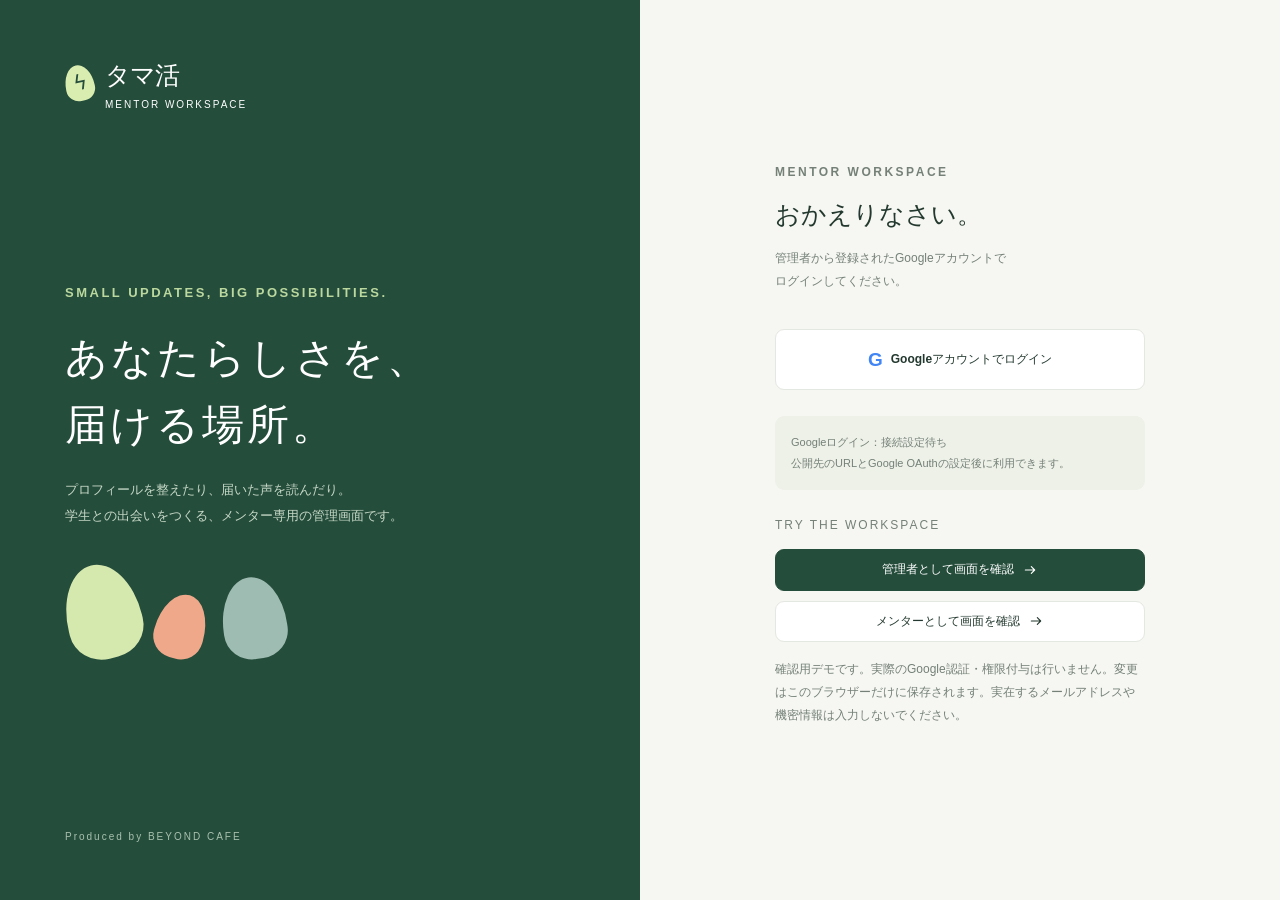
==== admin-demo/index.html @ 5adefbda "Add standalone mentor admin demo for GitHub Pages" ====
<!doctype html>
<html lang="ja">
<head>
  <meta charset="utf-8">
  <meta name="viewport" content="width=device-width,initial-scale=1">
  <meta http-equiv="Content-Security-Policy" content="default-src 'self'; script-src 'self'; style-src 'self'; img-src 'self' data: blob: https:; connect-src 'self'; base-uri 'self'; form-action 'self'">
  <meta name="robots" content="noindex,nofollow">
  <meta name="referrer" content="no-referrer"><title>タマ活｜メンター管理デモ</title>
  <link rel="stylesheet" href="./style.css?v=1">
  <script src="./seed.js?v=1" defer></script>
  <script src="./demo-api.js?v=1" defer></script>
  <script src="./app.js?v=1" defer></script>
</head>
<body>
  <div id="app"><div class="loading">管理画面を読み込んでいます…</div></div>
  <div id="toast" role="status" aria-live="polite"></div>
  <dialog id="account-dialog" aria-labelledby="account-title"></dialog>
</body>
</html>
---- admin-demo/style.css ----
:root{--ink:#23392f;--muted:#748078;--line:#e3e8e0;--green:#254d3c;--lime:#d8edaf;--paper:#f6f7f2;--white:#fff;--orange:#df7851;--radius:18px;font:14px/1.65 -apple-system,BlinkMacSystemFont,"Noto Sans JP","Hiragino Kaku Gothic ProN",Meiryo,sans-serif;color:var(--ink);background:var(--paper);font-synthesis:none}
*{box-sizing:border-box}body{margin:0}button,input,textarea,select{font:inherit}button,a,input,select,textarea{ -webkit-tap-highlight-color:transparent}button{cursor:pointer}a{color:inherit}button:disabled{cursor:wait;opacity:.55}button:focus-visible,a:focus-visible,input:focus-visible,select:focus-visible,textarea:focus-visible{outline:3px solid #9bb880;outline-offset:3px}button{transition:background .16s,transform .16s}button:hover:not(:disabled){filter:brightness(.97)}button:active:not(:disabled){transform:translateY(1px)}svg{width:21px;height:21px;stroke:currentColor;fill:none;stroke-width:1.7;stroke-linecap:round;stroke-linejoin:round;flex-shrink:0}.loading{padding:80px;text-align:center;color:var(--muted)}.layout{display:grid;grid-template-columns:244px 1fr;min-height:100vh}.sidebar{background:#fff;border-right:1px solid var(--line);padding:35px 23px 24px;position:sticky;top:0;height:100vh;display:flex;flex-direction:column}.brand{display:flex;gap:11px;align-items:center;font-size:25px;font-weight:900;letter-spacing:-1px;text-decoration:none}.egg{width:29px;height:36px;border-radius:52% 52% 46% 46% / 65% 65% 35% 35%;background:var(--green);display:inline-flex;align-items:center;justify-content:center;color:var(--lime);font-size:21px;transform:rotate(-12deg)}.brand small{font-size:10px;font-weight:500;letter-spacing:2px;display:block;line-height:1.1;margin-top:3px}.workspace-label{margin:40px 12px 12px;font-size:10px;letter-spacing:2px;color:var(--muted)}.side-nav{display:grid;gap:7px}.side-nav button{border:0;background:transparent;padding:13px 15px;text-align:left;display:flex;gap:13px;align-items:center;border-radius:10px;font-weight:600;color:#66736b}.side-nav button.active{background:#ebf2e5;color:var(--green)}.sidebar-bottom{margin-top:auto}.site-link{display:flex;align-items:center;gap:10px;text-decoration:none;font-size:12px;color:var(--muted);padding:20px 10px;border-bottom:1px solid var(--line)}.identity{display:flex;gap:10px;align-items:center;padding:21px 4px 5px;min-width:0}.avatar{display:grid;place-items:center;width:35px;height:35px;background:#f0e9dc;color:#725e45;font-weight:700;border-radius:50%;flex-shrink:0}.identity-text{overflow:hidden}.identity-text strong{font-size:12px;display:block}.identity-text small{display:block;font-size:10px;color:var(--muted);overflow:hidden;text-overflow:ellipsis}.logout{background:transparent;border:0;color:var(--muted);padding:7px;margin-left:auto}.main{padding:0 44px 40px;min-width:0;max-width:1500px;width:100%;margin:auto}.topbar{height:87px;display:flex;justify-content:space-between;align-items:center;border-bottom:1px solid var(--line);gap:16px}.breadcrumbs{font-size:12px;color:var(--muted);display:flex;gap:13px;align-items:center}.breadcrumbs strong{font-weight:500;color:var(--ink)}.mode-indicator{display:flex;align-items:center;gap:7px;color:#6c785f;font-size:11px}.dot{width:6px;height:6px;border-radius:50%;background:#78a05f}.demo-banner{margin-top:20px;background:#fff3dd;border:1px solid #f0ddba;border-radius:9px;font-size:11px;padding:10px 14px;color:#8b6b2f}.page-heading{display:flex;justify-content:space-between;align-items:center;gap:16px;margin:31px 0 25px}.eyebrow{font-size:10px;letter-spacing:2.5px;font-weight:600;color:#6e8661;margin:0 0 7px}.page-heading h1{font-size:27px;line-height:1.4;letter-spacing:1px;margin:0;font-weight:750}.page-heading p{margin:9px 0 0;font-size:12px;color:var(--muted)}.button{border:1px solid var(--line);border-radius:9px;padding:10px 17px;background:#fff;color:var(--ink);font-size:12px;font-weight:600;display:inline-flex;justify-content:center;gap:8px;align-items:center;text-decoration:none;white-space:nowrap}.button.primary{background:var(--green);color:white;border-color:var(--green)}.button.lime{background:var(--lime);border-color:var(--lime)}.button.small{padding:7px 12px;font-size:11px}.button svg{width:16px;height:16px}.stats{display:grid;grid-template-columns:repeat(3,1fr);gap:17px;margin-bottom:27px}.stat{background:white;border:1px solid var(--line);border-radius:13px;padding:19px 22px;display:flex;justify-content:space-between;align-items:center}.stat-label{font-size:11px;color:var(--muted);margin-bottom:6px}.stat-number{font-size:27px;line-height:1.3;font-weight:700;letter-spacing:-1px}.stat-number small{font-size:11px;font-weight:400;letter-spacing:0;margin-left:7px;color:var(--muted)}.stat-icon{width:40px;height:40px;border-radius:12px;background:#f0f5e8;display:grid;place-items:center;color:#72915a}.stat-icon.orange{background:#fcf0e8;color:#d69162}.section-bar{display:flex;justify-content:space-between;align-items:center;margin-bottom:17px;gap:12px}.section-bar h2{font-size:15px;letter-spacing:.5px;margin:0}.section-bar small{font-size:11px;color:var(--muted);font-weight:400;margin-left:8px}.search{border:1px solid var(--line);background:#fff;border-radius:8px;padding:8px 12px;min-width:215px;font-size:12px}.mentor-grid{display:grid;grid-template-columns:repeat(2,minmax(0,1fr));gap:20px}.mentor-card{border:1px solid var(--line);border-radius:15px;background:#fff;padding:23px 24px 0;overflow:hidden}.mentor-card-header{display:flex;gap:17px;align-items:center;margin-bottom:16px}.mentor-photo{width:66px;height:66px;border-radius:16px;object-fit:cover;background:#edece2}.mentor-name{font-size:19px;font-weight:750;letter-spacing:1px;margin:0 0 4px}.pill{font-size:10px;border-radius:5px;padding:3px 7px;display:inline-flex;align-items:center;gap:4px;background:#f0f5e8;color:#658343;white-space:nowrap}.pill.muted{background:#f0f1ee;color:#7c8179}.pill.type{background:#f6f0e7;color:#927957;margin-left:5px}.mentor-copy{font-size:13px;font-weight:650;margin:0 0 8px}.mentor-theme{font-size:11px;color:var(--muted);margin:0 0 14px}.tags{display:flex;gap:6px;flex-wrap:wrap}.tag{font-size:10px;color:#788274;border:1px solid #e7ebdf;border-radius:5px;padding:3px 7px;background:#fafbf7}.card-meta{display:flex;justify-content:space-between;gap:10px;font-size:10px;color:var(--muted);margin:20px 0 15px}.card-meta .stars{color:#d7a850;margin-right:4px;letter-spacing:1px}.card-footer{border-top:1px solid var(--line);margin:0 -24px;padding:12px 24px;display:flex;justify-content:space-between;align-items:center;background:#fdfefa}.card-footer span{font-size:10px;color:#8b9586}.text-button{border:0;background:transparent;font-size:11px;font-weight:650;color:var(--green);display:flex;gap:8px;align-items:center;padding:5px 0}.text-button svg{width:15px;height:15px}.info-note{display:flex;gap:10px;font-size:11px;color:#819077;margin-top:25px;align-items:flex-start}.info-note svg{width:16px;height:16px;margin-top:2px}.editor-layout{display:grid;grid-template-columns:minmax(0,1.55fr) minmax(240px,.85fr);gap:24px;align-items:start}.panel{background:white;border:1px solid var(--line);border-radius:15px;padding:26px;margin-bottom:20px}.panel h2{margin:0 0 20px;font-size:15px}.field{display:block;margin:0 0 18px}.field>span,.field-label{display:block;font-size:12px;font-weight:600;margin-bottom:7px}.field small{display:block;font-size:10px;color:var(--muted);margin-top:5px}.field input,.field textarea,.field select{width:100%;border:1px solid #dce3d9;border-radius:8px;padding:10px 12px;background:#fff;color:var(--ink);font-size:13px}.field textarea{resize:vertical;min-height:100px}.field-row{display:grid;grid-template-columns:1fr 1fr;gap:15px}.photo-edit{display:flex;gap:18px;align-items:center;margin-bottom:24px}.photo-edit img{width:90px;height:90px;border-radius:18px;object-fit:cover}.photo-edit p{font-size:10px;color:var(--muted);margin:7px 0 0}.photo-edit input{max-width:220px;font-size:11px}.preview-panel{position:sticky;top:22px;overflow-wrap:anywhere}.preview-label{font-size:10px;letter-spacing:2px;color:var(--muted);margin:0 0 20px}.preview-photo{width:100%;height:220px;object-fit:cover;border-radius:10px;margin-bottom:15px}.preview-name{font-size:22px;letter-spacing:2px;margin:0}.preview-bio{font-size:12px;white-space:pre-wrap;color:#647060}.save-bar{display:flex;align-items:center;justify-content:space-between;gap:15px}.save-bar p{font-size:11px;color:var(--muted)}.filters{display:flex;gap:10px;flex-wrap:wrap;margin-bottom:20px}.filter{font-size:11px;border:1px solid var(--line);background:white;border-radius:7px;padding:8px 15px;color:var(--muted)}.filter.active{background:var(--green);color:white;border-color:var(--green)}.filter-select{background:white;border:1px solid var(--line);border-radius:7px;padding:8px 12px;font-size:11px;color:var(--ink);margin-left:auto}.review-list{display:grid;gap:14px}.review-card{background:white;border:1px solid var(--line);border-radius:13px;padding:22px 25px}.review-top{display:flex;justify-content:space-between;align-items:center;gap:12px}.review-author{font-weight:650;font-size:12px}.review-date{font-size:10px;color:var(--muted);margin-left:12px}.review-stars{color:#d7a850;font-size:14px;letter-spacing:2px;margin:10px 0}.review-text{font-size:13px;margin:10px 0 18px;white-space:pre-wrap;overflow-wrap:anywhere}.review-bottom{border-top:1px solid var(--line);padding-top:13px;display:flex;justify-content:space-between;align-items:center}.review-mentor{display:flex;align-items:center;gap:9px;font-size:11px;color:var(--muted)}.review-mentor img{width:25px;height:25px;object-fit:cover;border-radius:50%}.toggle-button{background:#eef4e7;border:0;border-radius:6px;padding:7px 12px;font-size:10px;color:#557343}.toggle-button.hidden{background:#f1f1ed;color:#7d8378}.table-wrap{overflow-x:auto}.accounts-table{width:100%;border-collapse:collapse;white-space:nowrap;font-size:12px}.accounts-table th{text-align:left;font-size:10px;color:var(--muted);font-weight:500;padding:13px 15px;background:#fafbf6;border-bottom:1px solid var(--line)}.accounts-table td{padding:20px 15px;border-bottom:1px solid var(--line)}.accounts-table tr:last-child td{border:0}.table-panel{padding:7px;overflow:hidden}.account-cell strong{display:block;font-size:12px;font-weight:500}.account-cell small{font-size:10px;color:var(--muted)}.empty{padding:55px 20px;text-align:center;color:var(--muted);background:white;border:1px dashed var(--line);border-radius:14px}.empty svg{width:34px;height:34px;margin-bottom:10px}.empty h3{font-size:15px;color:var(--ink);margin:5px}.empty p{font-size:12px}.activity{display:grid;gap:0}.activity-row{display:flex;justify-content:space-between;gap:20px;padding:17px 0;border-bottom:1px solid var(--line);font-size:12px}.activity-row small{display:block;color:var(--muted);font-size:10px}.activity-row:last-child{border:0}.connection-grid{display:grid;gap:18px}.connection-url{display:block;background:var(--paper);padding:13px;border-radius:8px;font:11px/1.7 monospace;word-break:break-all;margin:12px 0}.connection-state{font-size:12px;color:#91774b;background:#fff5e4;padding:12px;border-radius:8px}.login-layout{min-height:100vh;display:grid;grid-template-columns:1fr 1fr}.login-brand{background:var(--green);color:white;padding:55px 65px;display:flex;flex-direction:column;position:relative;overflow:hidden}.login-brand .egg{background:var(--lime);color:var(--green)}.login-brand .brand{color:white}.login-caption{margin:auto 0}.login-caption .eyebrow{color:#bbd89e}.login-caption h1{font-size:42px;line-height:1.6;letter-spacing:3px;margin:18px 0}.login-caption p{font-size:13px;line-height:2;color:#c7d8c6;max-width:350px}.login-brand footer{font-size:10px;color:#a9c1ad;letter-spacing:2px}.login-shapes{display:flex;align-items:end;gap:16px;margin-top:35px}.login-shapes i{width:75px;height:95px;background:#d5e8ae;border-radius:52% 52% 46% 46% / 65% 65% 35% 35%;transform:rotate(-14deg)}.login-shapes i:nth-child(2){width:50px;height:65px;background:#efa98a;transform:rotate(16deg)}.login-shapes i:nth-child(3){width:64px;height:82px;background:#9ebcb2;transform:rotate(-8deg)}.login-main{display:flex;justify-content:center;align-items:center;padding:45px}.login-box{width:100%;max-width:370px}.login-box h2{font-size:25px;margin:10px 0}.login-box>p{color:var(--muted);font-size:12px;line-height:1.9}.google-button{width:100%;margin:24px 0 15px;padding:14px}.google-g{font-size:19px;font-weight:750;color:#4285f4}.login-note{font-size:11px!important;padding:16px;background:#eef1e8;border-radius:9px}.login-divider{margin:24px 0 12px;font-size:10px;letter-spacing:2px;color:var(--muted)}.demo-buttons{display:grid;gap:10px}.demo-disclaimer{margin-top:16px;font-size:10px;color:#8d7854}.auth-error,.form-error{font-size:12px;background:#fff0e8;border:1px solid #f2d7c7;padding:12px;border-radius:8px;color:#a64d30}.mobile-brand{display:none}.footer-note{text-align:center;font-size:10px;color:#9aa18f;margin:40px 0 0}dialog{border:1px solid var(--line);border-radius:18px;padding:30px;width:440px;max-width:calc(100% - 30px);color:var(--ink);box-shadow:0 25px 90px #112b2326}dialog::backdrop{background:#182d2655;backdrop-filter:blur(3px)}dialog h2{font-size:19px;margin:0 0 5px}dialog p{font-size:11px;color:var(--muted);margin:0 0 20px}.dialog-actions{display:flex;justify-content:end;gap:10px;margin-top:25px}.checkbox-label{font-size:12px;display:flex;gap:8px;align-items:center}.checkbox-label input{accent-color:var(--green)}#toast{position:fixed;bottom:26px;left:50%;transform:translate(-50%,20px);opacity:0;pointer-events:none;background:var(--green);color:white;padding:12px 24px;font-size:12px;border-radius:9px;box-shadow:0 8px 30px #24382c22;transition:.2s;z-index:99;max-width:90%;text-align:center}#toast.visible{opacity:1;transform:translate(-50%,0)}#toast.error{background:#9f4c35}[hidden]{display:none!important}
.side-nav button{font-size:12px;white-space:nowrap;padding-left:12px;padding-right:12px;gap:10px}.side-nav button svg{width:18px;height:18px}
@media(min-width:1450px){.mentor-grid{grid-template-columns:repeat(3,minmax(0,1fr))}}
@media(max-width:1050px){.layout{grid-template-columns:204px 1fr}.sidebar{padding:30px 15px}.main{padding:0 25px 35px}.mentor-card{padding:20px 18px 0}.card-footer{margin:0 -18px;padding:12px 18px}.mentor-card-header{gap:12px}.mentor-photo{width:55px;height:55px}.mentor-name{font-size:17px}.editor-layout{grid-template-columns:1fr}.preview-panel{position:static}.preview-photo{height:240px;object-position:center 30%}.login-brand{padding:45px}.login-caption h1{font-size:34px}.stat{padding:16px}.stat-icon{display:none}}
@media(max-width:720px){.layout{display:block}.sidebar{position:static;height:auto;border:0;padding:18px 20px 0}.sidebar>.brand,.workspace-label,.sidebar-bottom{display:none}.mobile-brand{display:flex;justify-content:space-between;align-items:center;margin-bottom:20px}.mobile-brand .brand{font-size:23px}.side-nav{display:flex;overflow-x:auto;gap:5px;padding-bottom:14px;border-bottom:1px solid var(--line)}.side-nav button{white-space:nowrap;padding:9px 12px;font-size:11px;gap:7px}.side-nav svg{width:16px;height:16px}.main{padding:0 20px 25px}.topbar{height:55px}.breadcrumbs{font-size:10px}.mode-indicator{font-size:9px}.demo-banner{font-size:10px;margin-top:14px}.page-heading{margin:24px 0 20px;align-items:flex-start}.page-heading h1{font-size:23px}.page-heading p{font-size:11px;max-width:230px}.page-heading>.button{font-size:10px;padding:8px 10px}.eyebrow{font-size:9px}.stats{gap:9px;margin-bottom:24px}.stat{padding:13px 11px;border-radius:10px}.stat-label{font-size:9px}.stat-number{font-size:23px}.stat-number small{font-size:9px;margin-left:3px}.mentor-grid{gap:15px;grid-template-columns:1fr}.mentor-card{padding:21px 23px 0}.card-footer{margin:0 -23px;padding:13px 23px}.mentor-photo{width:66px;height:66px}.mentor-name{font-size:20px}.section-bar{align-items:center}.section-bar h2{font-size:13px}.section-bar small{font-size:9px}.search{min-width:0;width:140px;font-size:11px}.panel{padding:20px}.field-row{grid-template-columns:1fr;gap:0}.review-card{padding:19px}.review-top{align-items:flex-start}.review-date{display:block;margin:0}.review-text{font-size:12px}.filter-select{margin-left:0;max-width:100%}.save-bar p{font-size:10px;max-width:160px}.login-layout{display:block}.login-brand{min-height:320px;padding:28px}.login-caption{margin:30px 0 0}.login-caption h1{font-size:26px;line-height:1.5;margin:10px 0}.login-caption p{font-size:11px;margin:10px 0}.login-brand footer,.login-shapes{display:none}.login-main{padding:35px 25px}.login-box h2{font-size:23px}.activity-row{font-size:11px;gap:10px}.photo-edit{gap:12px}.photo-edit input{max-width:170px}}
@media(max-width:720px){.topbar{height:auto;min-height:60px;padding:12px 0;flex-wrap:wrap}.topbar .breadcrumbs{flex-basis:100%}.topbar .mode-indicator{margin-left:auto}}
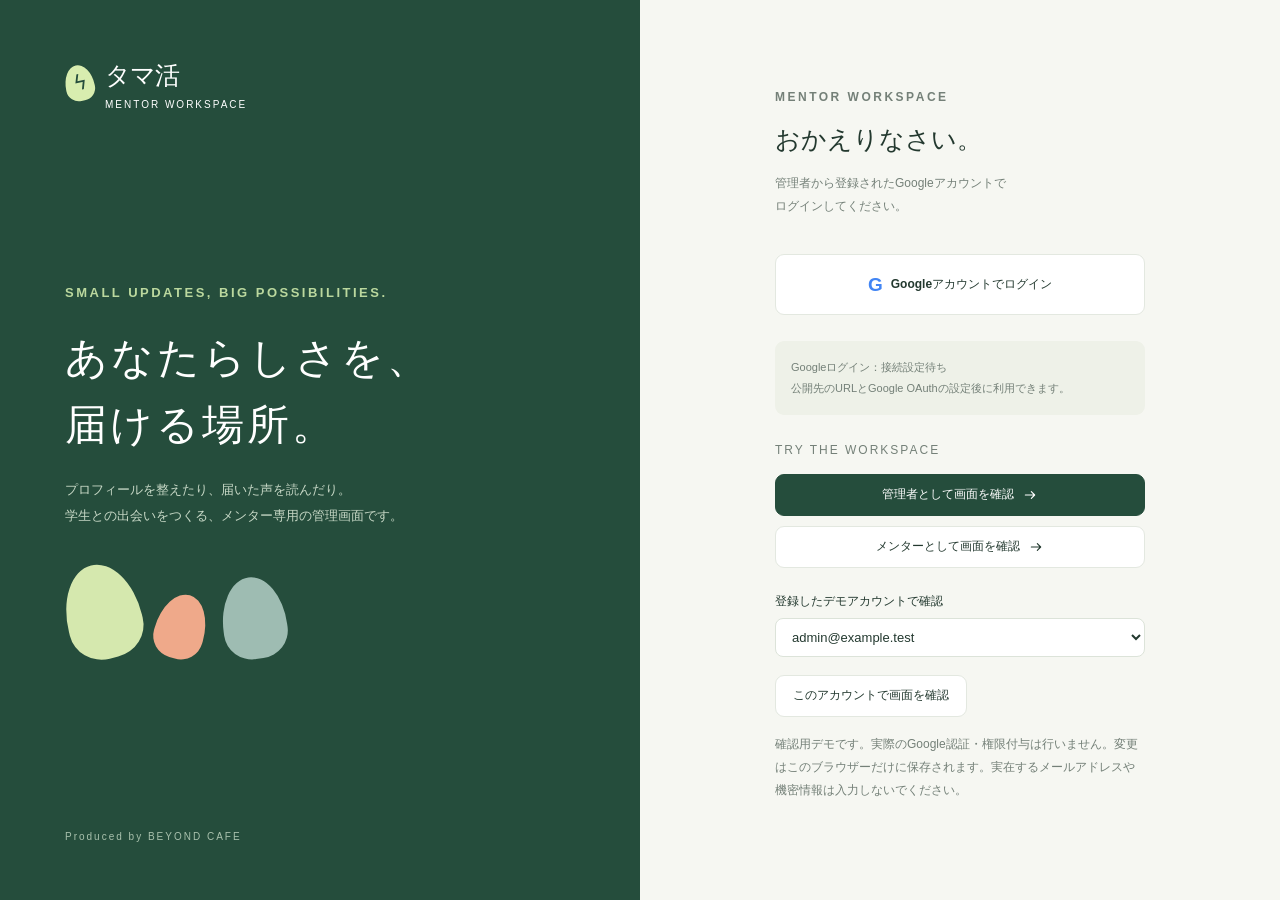
==== commit 30302cc1: "Add mentor creation and owner-only profile editing" ====
--- a/admin-demo/index.html
+++ b/admin-demo/index.html
@@ -6,10 +6,10 @@
   <meta http-equiv="Content-Security-Policy" content="default-src 'self'; script-src 'self'; style-src 'self'; img-src 'self' data: blob: https:; connect-src 'self'; base-uri 'self'; form-action 'self'">
   <meta name="robots" content="noindex,nofollow">
   <meta name="referrer" content="no-referrer"><title>タマ活｜メンター管理デモ</title>
-  <link rel="stylesheet" href="./style.css?v=1">
-  <script src="./seed.js?v=1" defer></script>
-  <script src="./demo-api.js?v=1" defer></script>
-  <script src="./app.js?v=1" defer></script>
+  <link rel="stylesheet" href="./style.css?v=2">
+  <script src="./seed.js?v=2" defer></script>
+  <script src="./demo-api.js?v=2" defer></script>
+  <script src="./app.js?v=2" defer></script>
 </head>
 <body>
   <div id="app"><div class="loading">管理画面を読み込んでいます…</div></div>
--- a/admin-demo/style.css
+++ b/admin-demo/style.css
@@ -5,3 +5,4 @@
 @media(max-width:1050px){.layout{grid-template-columns:204px 1fr}.sidebar{padding:30px 15px}.main{padding:0 25px 35px}.mentor-card{padding:20px 18px 0}.card-footer{margin:0 -18px;padding:12px 18px}.mentor-card-header{gap:12px}.mentor-photo{width:55px;height:55px}.mentor-name{font-size:17px}.editor-layout{grid-template-columns:1fr}.preview-panel{position:static}.preview-photo{height:240px;object-position:center 30%}.login-brand{padding:45px}.login-caption h1{font-size:34px}.stat{padding:16px}.stat-icon{display:none}}
 @media(max-width:720px){.layout{display:block}.sidebar{position:static;height:auto;border:0;padding:18px 20px 0}.sidebar>.brand,.workspace-label,.sidebar-bottom{display:none}.mobile-brand{display:flex;justify-content:space-between;align-items:center;margin-bottom:20px}.mobile-brand .brand{font-size:23px}.side-nav{display:flex;overflow-x:auto;gap:5px;padding-bottom:14px;border-bottom:1px solid var(--line)}.side-nav button{white-space:nowrap;padding:9px 12px;font-size:11px;gap:7px}.side-nav svg{width:16px;height:16px}.main{padding:0 20px 25px}.topbar{height:55px}.breadcrumbs{font-size:10px}.mode-indicator{font-size:9px}.demo-banner{font-size:10px;margin-top:14px}.page-heading{margin:24px 0 20px;align-items:flex-start}.page-heading h1{font-size:23px}.page-heading p{font-size:11px;max-width:230px}.page-heading>.button{font-size:10px;padding:8px 10px}.eyebrow{font-size:9px}.stats{gap:9px;margin-bottom:24px}.stat{padding:13px 11px;border-radius:10px}.stat-label{font-size:9px}.stat-number{font-size:23px}.stat-number small{font-size:9px;margin-left:3px}.mentor-grid{gap:15px;grid-template-columns:1fr}.mentor-card{padding:21px 23px 0}.card-footer{margin:0 -23px;padding:13px 23px}.mentor-photo{width:66px;height:66px}.mentor-name{font-size:20px}.section-bar{align-items:center}.section-bar h2{font-size:13px}.section-bar small{font-size:9px}.search{min-width:0;width:140px;font-size:11px}.panel{padding:20px}.field-row{grid-template-columns:1fr;gap:0}.review-card{padding:19px}.review-top{align-items:flex-start}.review-date{display:block;margin:0}.review-text{font-size:12px}.filter-select{margin-left:0;max-width:100%}.save-bar p{font-size:10px;max-width:160px}.login-layout{display:block}.login-brand{min-height:320px;padding:28px}.login-caption{margin:30px 0 0}.login-caption h1{font-size:26px;line-height:1.5;margin:10px 0}.login-caption p{font-size:11px;margin:10px 0}.login-brand footer,.login-shapes{display:none}.login-main{padding:35px 25px}.login-box h2{font-size:23px}.activity-row{font-size:11px;gap:10px}.photo-edit{gap:12px}.photo-edit input{max-width:170px}}
 @media(max-width:720px){.topbar{height:auto;min-height:60px;padding:12px 0;flex-wrap:wrap}.topbar .breadcrumbs{flex-basis:100%}.topbar .mode-indicator{margin-left:auto}}
+.demo-account-field{margin-top:24px}.owner-panel .field{max-width:560px}.field input:disabled,.field textarea:disabled,.field select:disabled{background:#f7f8f3;color:#687566;opacity:1;cursor:default}.owner-panel .save-bar p{max-width:none}.mentor-card .card-meta>span:last-child{white-space:nowrap}
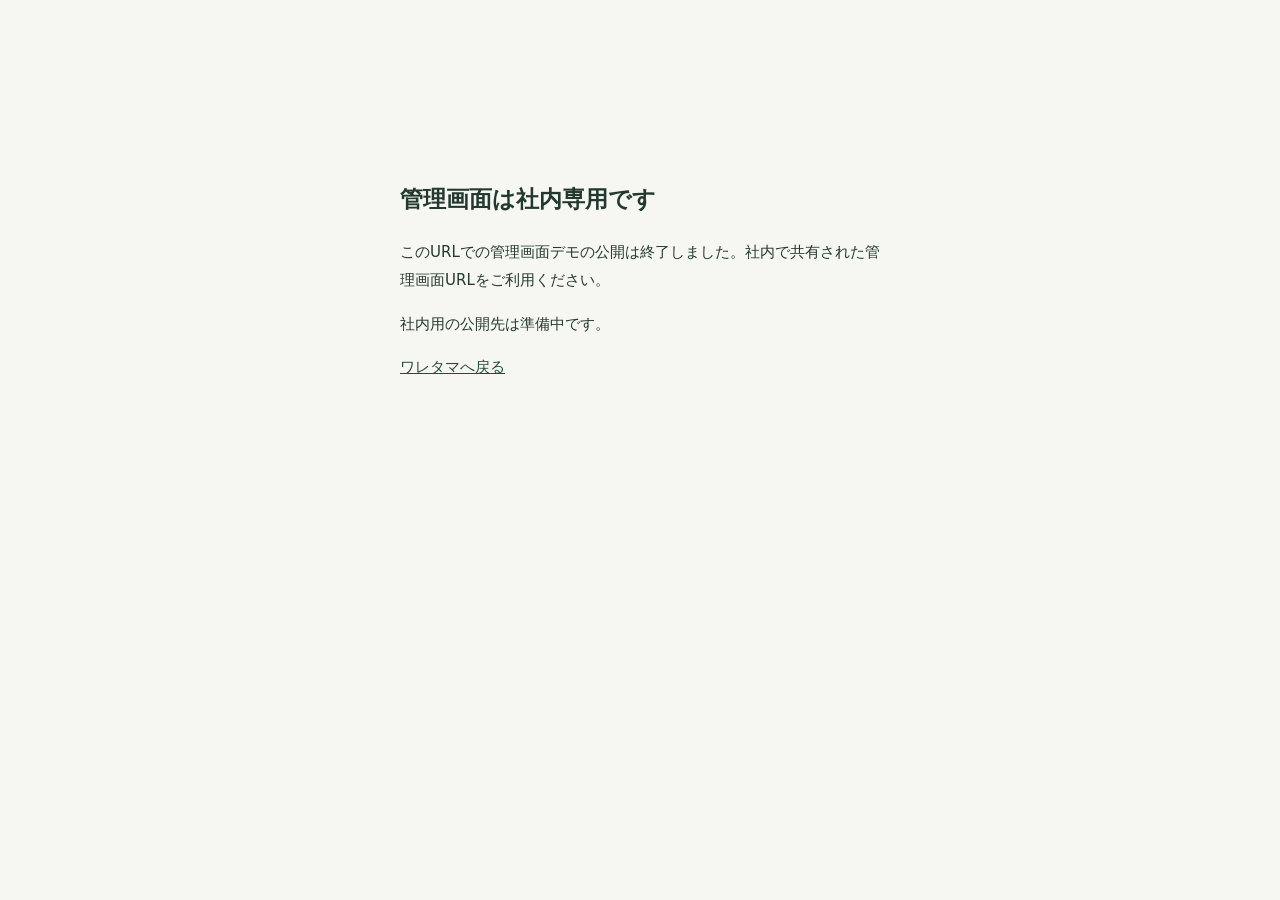
==== commit 9d88bbb1: "Retire public admin demo for invitation-only deployment" ====
--- a/admin-demo/index.html
+++ b/admin-demo/index.html
@@ -1,19 +1 @@
-<!doctype html>
-<html lang="ja">
-<head>
-  <meta charset="utf-8">
-  <meta name="viewport" content="width=device-width,initial-scale=1">
-  <meta http-equiv="Content-Security-Policy" content="default-src 'self'; script-src 'self'; style-src 'self'; img-src 'self' data: blob: https:; connect-src 'self'; base-uri 'self'; form-action 'self'">
-  <meta name="robots" content="noindex,nofollow">
-  <meta name="referrer" content="no-referrer"><title>タマ活｜メンター管理デモ</title>
-  <link rel="stylesheet" href="./style.css?v=2">
-  <script src="./seed.js?v=2" defer></script>
-  <script src="./demo-api.js?v=2" defer></script>
-  <script src="./app.js?v=2" defer></script>
-</head>
-<body>
-  <div id="app"><div class="loading">管理画面を読み込んでいます…</div></div>
-  <div id="toast" role="status" aria-live="polite"></div>
-  <dialog id="account-dialog" aria-labelledby="account-title"></dialog>
-</body>
-</html>
+<!doctype html><html lang="ja"><head><meta charset="utf-8"><meta name="viewport" content="width=device-width,initial-scale=1"><meta name="robots" content="noindex,nofollow"><title>社内専用の管理画面</title><style>body{margin:0;background:#f6f7f2;color:#23392f;font:15px/1.9 system-ui,sans-serif}main{max-width:480px;margin:15vh auto;padding:28px}h1{font-size:23px}a{color:#254d3c}</style></head><body><main><h1>管理画面は社内専用です</h1><p>このURLでの管理画面デモの公開は終了しました。社内で共有された管理画面URLをご利用ください。</p><p>社内用の公開先は準備中です。</p><a href="../">ワレタマへ戻る</a></main></body></html>
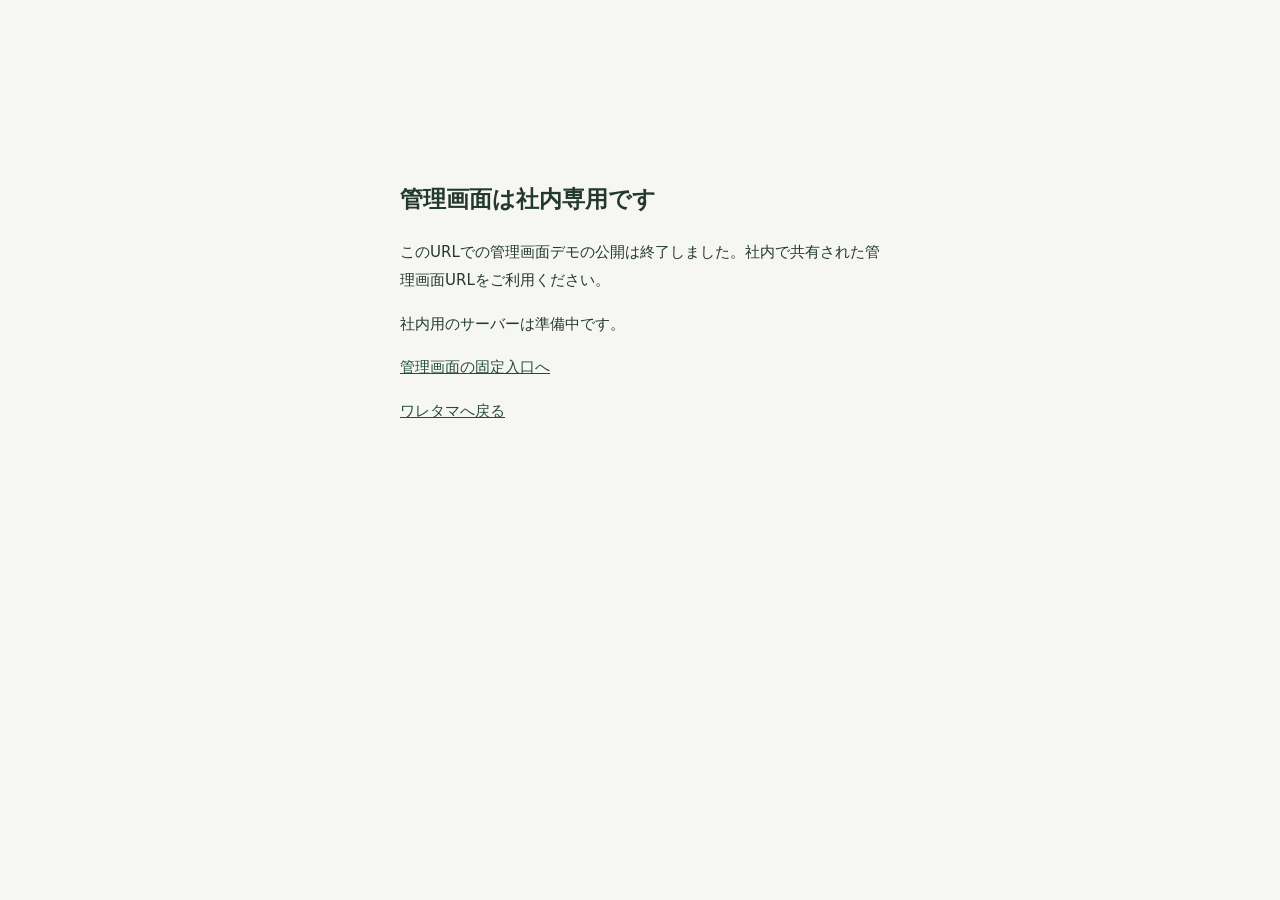
==== commit f18672bc: "Add stable management entry URL and public site link" ====
--- a/admin-demo/index.html
+++ b/admin-demo/index.html
@@ -1 +1 @@
-<!doctype html><html lang="ja"><head><meta charset="utf-8"><meta name="viewport" content="width=device-width,initial-scale=1"><meta name="robots" content="noindex,nofollow"><title>社内専用の管理画面</title><style>body{margin:0;background:#f6f7f2;color:#23392f;font:15px/1.9 system-ui,sans-serif}main{max-width:480px;margin:15vh auto;padding:28px}h1{font-size:23px}a{color:#254d3c}</style></head><body><main><h1>管理画面は社内専用です</h1><p>このURLでの管理画面デモの公開は終了しました。社内で共有された管理画面URLをご利用ください。</p><p>社内用の公開先は準備中です。</p><a href="../">ワレタマへ戻る</a></main></body></html>
+<!doctype html><html lang="ja"><head><meta charset="utf-8"><meta name="viewport" content="width=device-width,initial-scale=1"><meta name="robots" content="noindex,nofollow"><title>社内専用の管理画面</title><style>body{margin:0;background:#f6f7f2;color:#23392f;font:15px/1.9 system-ui,sans-serif}main{max-width:480px;margin:15vh auto;padding:28px}h1{font-size:23px}a{color:#254d3c}</style></head><body><main><h1>管理画面は社内専用です</h1><p>このURLでの管理画面デモの公開は終了しました。社内で共有された管理画面URLをご利用ください。</p><p>社内用のサーバーは準備中です。</p><p><a href="../mentor-admin/">管理画面の固定入口へ</a></p><a href="../">ワレタマへ戻る</a></main></body></html>
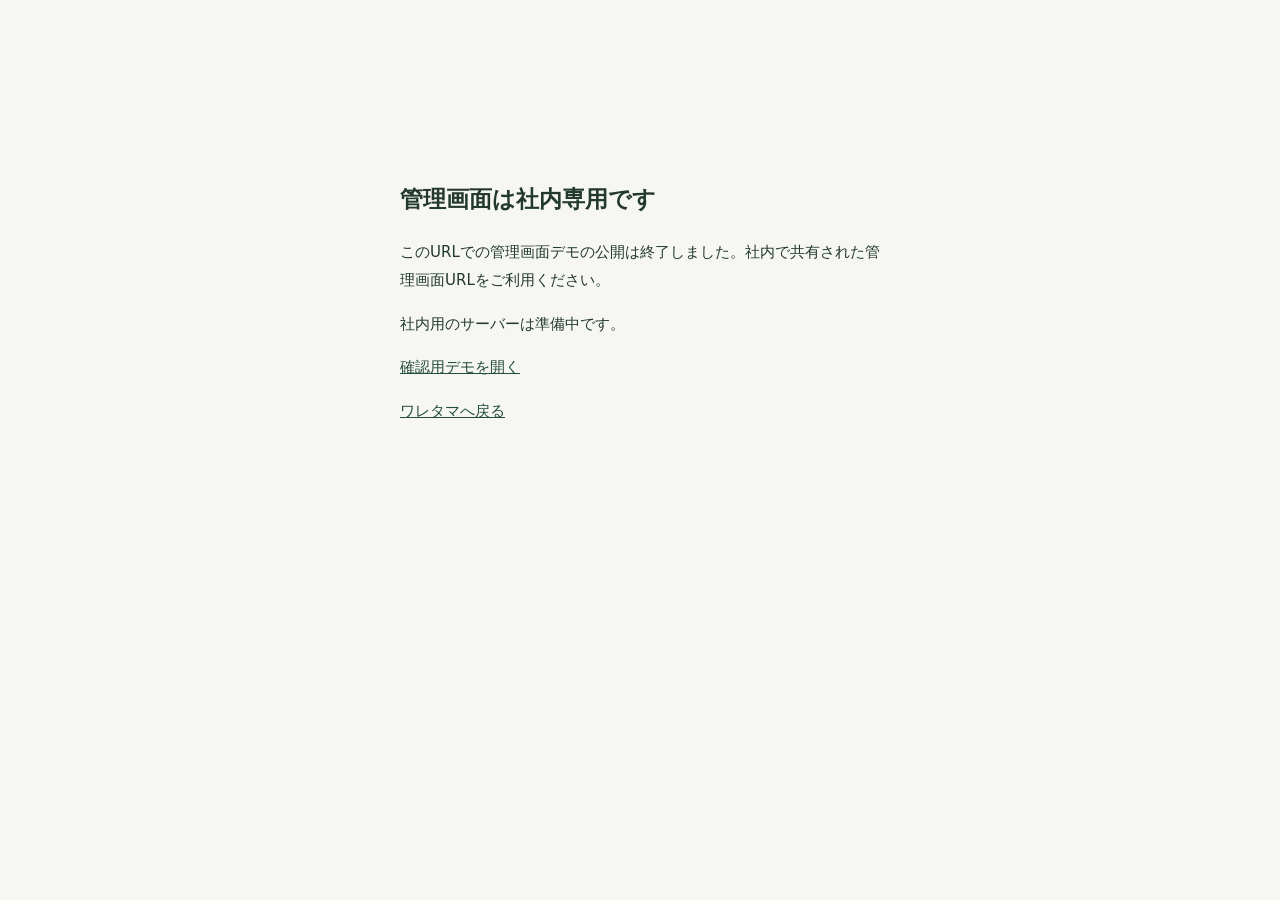
==== commit 2c0d232c: "Reopen approved public management demo at stable URL" ====
--- a/admin-demo/index.html
+++ b/admin-demo/index.html
@@ -1 +1 @@
-<!doctype html><html lang="ja"><head><meta charset="utf-8"><meta name="viewport" content="width=device-width,initial-scale=1"><meta name="robots" content="noindex,nofollow"><title>社内専用の管理画面</title><style>body{margin:0;background:#f6f7f2;color:#23392f;font:15px/1.9 system-ui,sans-serif}main{max-width:480px;margin:15vh auto;padding:28px}h1{font-size:23px}a{color:#254d3c}</style></head><body><main><h1>管理画面は社内専用です</h1><p>このURLでの管理画面デモの公開は終了しました。社内で共有された管理画面URLをご利用ください。</p><p>社内用のサーバーは準備中です。</p><p><a href="../mentor-admin/">管理画面の固定入口へ</a></p><a href="../">ワレタマへ戻る</a></main></body></html>
+<!doctype html><html lang="ja"><head><meta charset="utf-8"><meta name="viewport" content="width=device-width,initial-scale=1"><meta name="robots" content="noindex,nofollow"><title>社内専用の管理画面</title><style>body{margin:0;background:#f6f7f2;color:#23392f;font:15px/1.9 system-ui,sans-serif}main{max-width:480px;margin:15vh auto;padding:28px}h1{font-size:23px}a{color:#254d3c}</style></head><body><main><h1>管理画面は社内専用です</h1><p>このURLでの管理画面デモの公開は終了しました。社内で共有された管理画面URLをご利用ください。</p><p>社内用のサーバーは準備中です。</p><p><a href="../mentor-admin/">確認用デモを開く</a></p><a href="../">ワレタマへ戻る</a></main></body></html>
